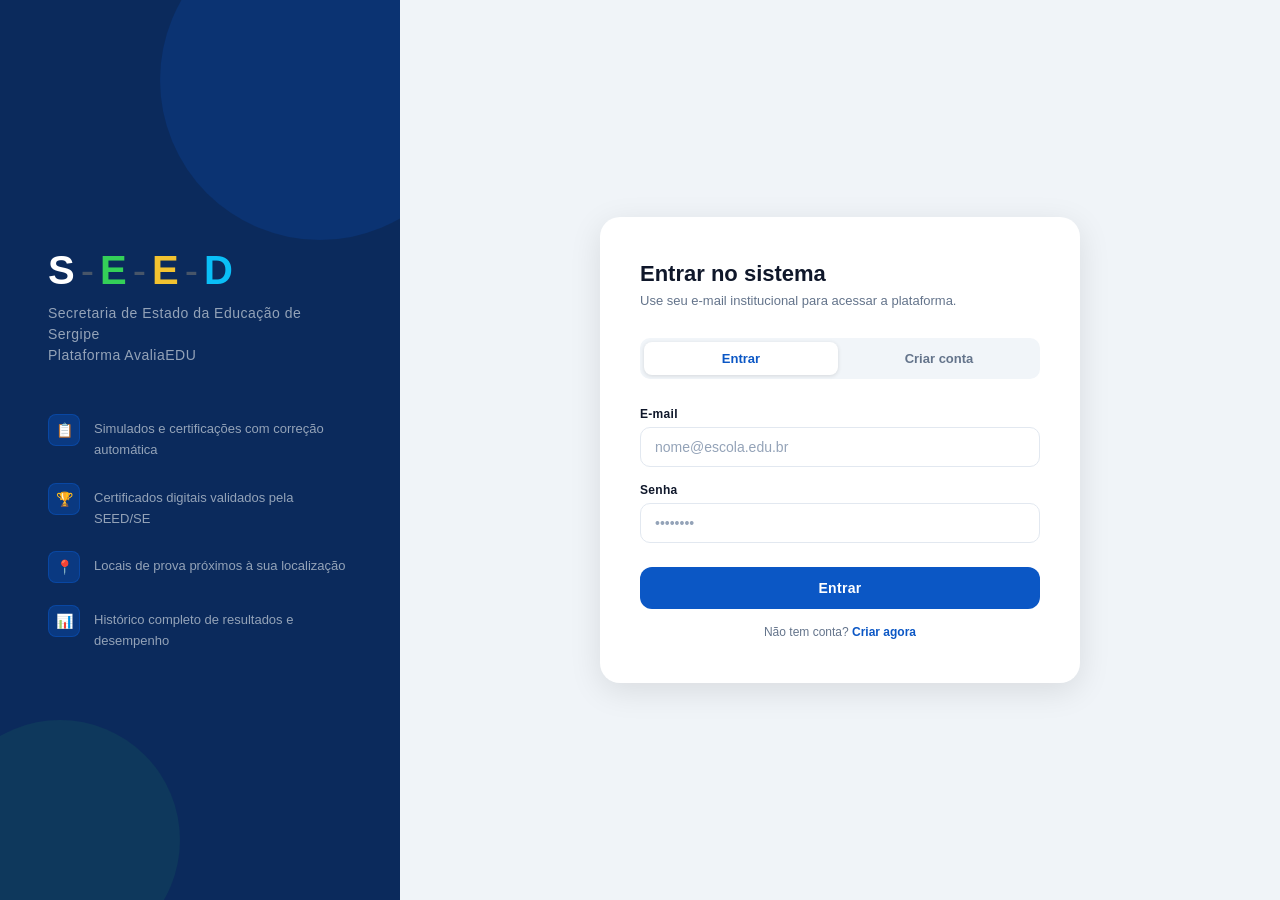
==== frontend/auth.html @ aa375d71 "Merge pull request #15 from Rafael-F-A/dev/rafael Atualizaçoes no Frontend" ====
<!DOCTYPE html>
<html lang="pt-br">
<head>
  <meta charset="UTF-8">
  <meta name="viewport" content="width=device-width, initial-scale=1.0">
  <title>Entrar — AvaliaEDU</title>
  <link rel="stylesheet" href="css/auth.css">
</head>
<body>

  <!-- ── Painel esquerdo: identidade visual SEED ── -->
  <div class="login-left">
    <div class="brand">
      <div class="brand-logo">
        <span class="brand-s">S</span><span class="brand-sep">-</span>
        <span class="brand-e1">E</span><span class="brand-sep">-</span>
        <span class="brand-e2">E</span><span class="brand-sep">-</span>
        <span class="brand-d">D</span>
      </div>
      <p class="brand-title">
        Secretaria de Estado da Educação de Sergipe<br>
        Plataforma AvaliaEDU
      </p>
    </div>

    <div class="feature-list">
      <div class="feature-item">
        <div class="feature-icon">📋</div>
        <p>Simulados e certificações com correção automática</p>
      </div>
      <div class="feature-item">
        <div class="feature-icon">🏆</div>
        <p>Certificados digitais validados pela SEED/SE</p>
      </div>
      <div class="feature-item">
        <div class="feature-icon">📍</div>
        <p>Locais de prova próximos à sua localização</p>
      </div>
      <div class="feature-item">
        <div class="feature-icon">📊</div>
        <p>Histórico completo de resultados e desempenho</p>
      </div>
    </div>
  </div>

  <!-- ── Painel direito: formulário ── -->
  <div class="login-right">
    <div class="login-card">
      <h1 class="card-title">Entrar no sistema</h1>
      <p class="card-subtitle">Use seu e-mail institucional para acessar a plataforma.</p>

      <!-- Alerta de erro / sucesso -->
      <div class="alert-box" id="alert-box"></div>

      <!-- Abas -->
      <div class="tabs">
        <button class="tab-btn active" onclick="trocarAba('entrar')">Entrar</button>
        <button class="tab-btn" onclick="trocarAba('criar')">Criar conta</button>
      </div>

      <!-- ── ABA: ENTRAR ── -->
      <div class="form-panel active" id="panel-entrar">
        <div class="form-group">
          <label class="form-label" for="login-email">E-mail</label>
          <input class="form-input" type="email" id="login-email"
            placeholder="nome@escola.edu.br" autocomplete="email">
        </div>

        <div class="form-group">
          <label class="form-label" for="login-senha">Senha</label>
          <input class="form-input" type="password" id="login-senha"
            placeholder="••••••••" autocomplete="current-password">
        </div>

        <button class="btn-submit" id="btn-entrar" onclick="fazerLogin()">
          Entrar
        </button>

        <p class="link-text">
          Não tem conta?
          <a href="#" onclick="trocarAba('criar'); return false;">Criar agora</a>
        </p>
      </div>

      <!-- ── ABA: CRIAR CONTA ── -->
      <div class="form-panel" id="panel-criar">
        <div class="form-group">
          <label class="form-label" for="reg-nome">Nome completo</label>
          <input class="form-input" type="text" id="reg-nome"
            placeholder="Seu nome completo" autocomplete="name">
        </div>

        <div class="form-group">
          <label class="form-label" for="reg-email">E-mail</label>
          <input class="form-input" type="email" id="reg-email"
            placeholder="nome@escola.edu.br" autocomplete="email">
        </div>

        <div class="form-row">
          <div class="form-group">
            <label class="form-label" for="reg-senha">Senha</label>
            <input class="form-input" type="password" id="reg-senha"
              placeholder="Mínimo 8 caracteres" autocomplete="new-password">
          </div>
          <div class="form-group">
            <label class="form-label" for="reg-confirmar-senha">Confirmar senha</label>
            <input class="form-input" type="password" id="reg-confirmar-senha"
              placeholder="Repita a senha" autocomplete="new-password">
          </div>
        </div>

        <div class="form-group">
          <label class="form-label" for="reg-perfil">Perfil</label>
          <select class="form-select" id="reg-perfil" onchange="toggleCamposAluno()">
            <option value="ALUNO">Aluno</option>
            <option value="ADMIN">Administrador</option>
          </select>
        </div>

        <!-- Campos exclusivos para ALUNO -->
        <div id="campos-aluno">
          <div class="form-row">
            <div class="form-group">
              <label class="form-label" for="reg-nivel">Nível de ensino</label>
              <select class="form-select" id="reg-nivel">
                <option value="FUNDAMENTAL_I">Fundamental I</option>
                <option value="FUNDAMENTAL_II">Fundamental II</option>
                <option value="MEDIO" selected>Médio</option>
                <option value="ENEM">ENEM</option>
                <option value="EJA">EJA</option>
              </select>
            </div>
            <div class="form-group">
              <label class="form-label" for="reg-serie">Série</label>
              <input class="form-input" type="text" id="reg-serie"
                placeholder="Ex: 9º Ano">
            </div>
          </div>
        </div>

        <!-- Campo exclusivo para ADMIN -->
        <div class="form-group campo-oculto" id="campo-admin-token">
          <label class="form-label" for="reg-admin-token">Chave de administrador</label>
          <input class="form-input" type="password" id="reg-admin-token"
            placeholder="Token secreto fornecido pela SEED">
          <p class="form-hint">Necessário para criar um perfil de administrador.</p>
        </div>

        <button class="btn-submit" id="btn-criar" onclick="criarConta()">
          Criar conta
        </button>

        <p class="link-text">
          Já tenho conta.
          <a href="#" onclick="trocarAba('entrar'); return false;">Entrar</a>
        </p>
      </div>

    </div>
  </div>

  <script src="js/auth.js"></script>
</body>
</html>
---- frontend/css/auth.css ----
/* ─── Reset & Base ─── */
*, *::before, *::after {
  box-sizing: border-box;
  margin: 0;
  padding: 0;
}

body {
  font-family: Arial, Helvetica, sans-serif;
  min-height: 100vh;
  display: flex;
  background: #f0f4f8;
}

/* ─── Layout de dois painéis ─── */
.login-left {
  width: 400px;
  flex-shrink: 0;
  background: #0b2a5c;
  color: #cbd5e1;
  display: flex;
  flex-direction: column;
  justify-content: center;
  padding: 60px 48px;
  position: relative;
  overflow: hidden;
}

.login-left::before {
  content: '';
  position: absolute;
  top: -80px;
  right: -80px;
  width: 320px;
  height: 320px;
  border-radius: 50%;
  background: rgba(11, 87, 197, 0.2);
  pointer-events: none;
}

.login-left::after {
  content: '';
  position: absolute;
  bottom: -60px;
  left: -60px;
  width: 240px;
  height: 240px;
  border-radius: 50%;
  background: rgba(52, 208, 88, 0.08);
  pointer-events: none;
}

.login-right {
  flex: 1;
  display: flex;
  align-items: center;
  justify-content: center;
  padding: 40px 24px;
}

/* ─── Marca ─── */
.brand {
  margin-bottom: 48px;
  position: relative;
  z-index: 1;
}

.brand-logo {
  display: flex;
  align-items: baseline;
  gap: 2px;
  margin-bottom: 10px;
}

.brand-s { color: #ffffff; font-size: 40px; font-weight: 900; }
.brand-e1 { color: #34d058; font-size: 40px; font-weight: 900; }
.brand-e2 { color: #f2c230; font-size: 40px; font-weight: 900; }
.brand-d  { color: #0abff7; font-size: 40px; font-weight: 900; }
.brand-sep { color: #475569; font-size: 40px; font-weight: 300; margin: 0 4px; }

.brand-title {
  font-size: 14px;
  color: #94a3b8;
  letter-spacing: 0.5px;
  line-height: 1.5;
}

/* ─── Lista de recursos ─── */
.feature-list {
  display: flex;
  flex-direction: column;
  gap: 22px;
  position: relative;
  z-index: 1;
}

.feature-item {
  display: flex;
  align-items: flex-start;
  gap: 14px;
}

.feature-icon {
  width: 32px;
  height: 32px;
  border-radius: 8px;
  background: rgba(11, 87, 197, 0.35);
  border: 1px solid rgba(11, 87, 197, 0.5);
  display: flex;
  align-items: center;
  justify-content: center;
  flex-shrink: 0;
  font-size: 14px;
}

.feature-item p {
  font-size: 13px;
  line-height: 1.6;
  color: #94a3b8;
  padding-top: 5px;
}

/* ─── Cartão de login ─── */
.login-card {
  background: #ffffff;
  border-radius: 20px;
  box-shadow: 0 8px 32px rgba(0, 0, 0, 0.10);
  width: 100%;
  max-width: 480px;
  padding: 44px 40px;
}

.card-title {
  font-size: 22px;
  font-weight: 700;
  color: #0f172a;
  margin-bottom: 4px;
}

.card-subtitle {
  font-size: 13px;
  color: #64748b;
  margin-bottom: 28px;
  line-height: 1.5;
}

/* ─── Abas (Entrar / Criar conta) ─── */
.tabs {
  display: flex;
  background: #f1f5f9;
  border-radius: 10px;
  padding: 4px;
  margin-bottom: 28px;
  gap: 4px;
}

.tab-btn {
  flex: 1;
  padding: 9px 16px;
  font-size: 13px;
  font-weight: 600;
  cursor: pointer;
  background: transparent;
  border: none;
  border-radius: 8px;
  color: #64748b;
  font-family: Arial, Helvetica, sans-serif;
  transition: background 0.2s, color 0.2s;
}

.tab-btn.active {
  background: #ffffff;
  color: #0b57c5;
  box-shadow: 0 1px 4px rgba(0, 0, 0, 0.12);
}

/* ─── Painel de formulário ─── */
.form-panel {
  display: none;
}

.form-panel.active {
  display: block;
}

/* ─── Campos ─── */
.form-group {
  margin-bottom: 16px;
}

.form-label {
  display: block;
  font-size: 12px;
  font-weight: 700;
  color: #0f172a;
  margin-bottom: 6px;
  letter-spacing: 0.3px;
}

.form-input,
.form-select {
  width: 100%;
  padding: 11px 14px;
  border: 1.5px solid #e2e8f0;
  border-radius: 10px;
  font-size: 14px;
  font-family: Arial, Helvetica, sans-serif;
  color: #0f172a;
  outline: none;
  background: #ffffff;
  transition: border-color 0.15s, box-shadow 0.15s;
  -webkit-appearance: none;
}

.form-input:focus,
.form-select:focus {
  border-color: #0b57c5;
  box-shadow: 0 0 0 3px rgba(11, 87, 197, 0.12);
}

.form-input::placeholder {
  color: #94a3b8;
}

.form-row {
  display: grid;
  grid-template-columns: 1fr 1fr;
  gap: 14px;
}

.form-hint {
  font-size: 11px;
  color: #94a3b8;
  margin-top: 4px;
  line-height: 1.4;
}

/* ─── Alerta geral ─── */
.alert-box {
  padding: 12px 16px;
  border-radius: 10px;
  font-size: 13px;
  margin-bottom: 18px;
  display: none;
  border-left: 4px solid;
  line-height: 1.4;
}

.alert-box.error {
  background: #fef2f2;
  color: #7f1d1d;
  border-color: #ef4444;
}

.alert-box.success {
  background: #f0fdf4;
  color: #14532d;
  border-color: #22c55e;
}

.alert-box.show {
  display: block;
}

/* ─── Botão principal ─── */
.btn-submit {
  width: 100%;
  padding: 13px;
  background: #0b57c5;
  color: #ffffff;
  border: none;
  border-radius: 12px;
  font-size: 14px;
  font-weight: 700;
  font-family: Arial, Helvetica, sans-serif;
  cursor: pointer;
  transition: background 0.18s, transform 0.1s;
  margin-top: 8px;
  letter-spacing: 0.3px;
}

.btn-submit:hover {
  background: #0942a0;
  transform: translateY(-1px);
}

.btn-submit:active {
  transform: translateY(0);
}

.btn-submit:disabled {
  opacity: 0.55;
  cursor: not-allowed;
  transform: none;
}

/* ─── Spinner no botão ─── */
.btn-spinner {
  display: inline-block;
  width: 14px;
  height: 14px;
  border: 2px solid rgba(255, 255, 255, 0.4);
  border-top-color: #fff;
  border-radius: 50%;
  animation: spin 0.7s linear infinite;
  margin-right: 8px;
  vertical-align: middle;
}

@keyframes spin {
  to { transform: rotate(360deg); }
}

/* ─── Link rodapé ─── */
.link-text {
  text-align: center;
  font-size: 12px;
  color: #64748b;
  margin-top: 16px;
}

.link-text a {
  color: #0b57c5;
  text-decoration: none;
  font-weight: 600;
}

.link-text a:hover {
  text-decoration: underline;
}

/* ─── Separador ─── */
.separator {
  border: none;
  border-top: 1px solid #e2e8f0;
  margin: 8px 0 18px;
}

/* ─── Campo admin oculto ─── */
.campo-oculto {
  display: none;
}

/* ─── Responsivo ─── */
@media (max-width: 720px) {
  .login-left {
    display: none;
  }

  .login-card {
    padding: 32px 24px;
  }

  .form-row {
    grid-template-columns: 1fr;
  }
}
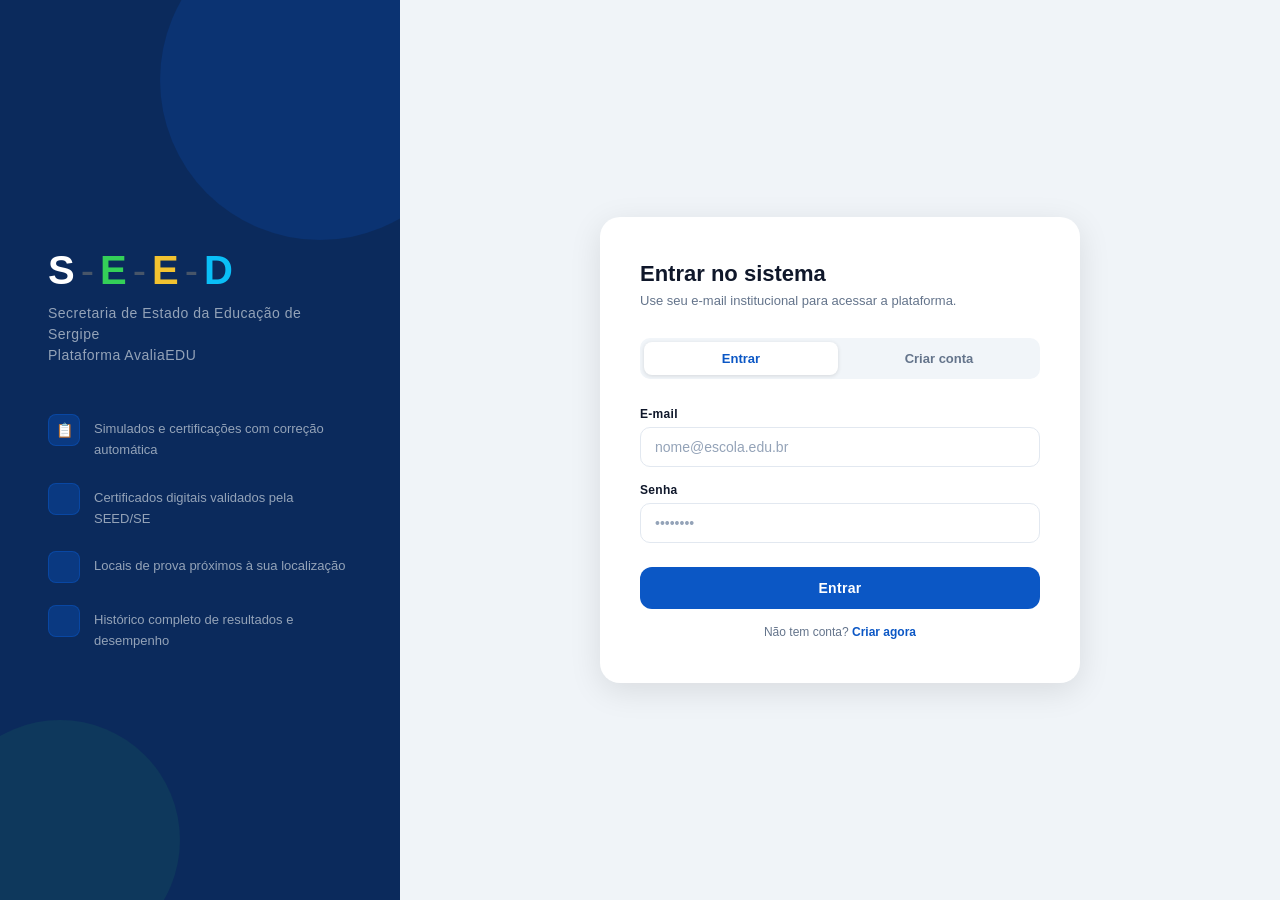
==== commit 0acaf776: "Integração frontend e backend do sistema de provas" ====
--- a/frontend/auth.html
+++ b/frontend/auth.html
@@ -29,15 +29,15 @@
         <p>Simulados e certificações com correção automática</p>
       </div>
       <div class="feature-item">
-        <div class="feature-icon">🏆</div>
+        <div class="feature-icon"></div>
         <p>Certificados digitais validados pela SEED/SE</p>
       </div>
       <div class="feature-item">
-        <div class="feature-icon">📍</div>
+        <div class="feature-icon"></div>
         <p>Locais de prova próximos à sua localização</p>
       </div>
       <div class="feature-item">
-        <div class="feature-icon">📊</div>
+        <div class="feature-icon"></div>
         <p>Histórico completo de resultados e desempenho</p>
       </div>
     </div>
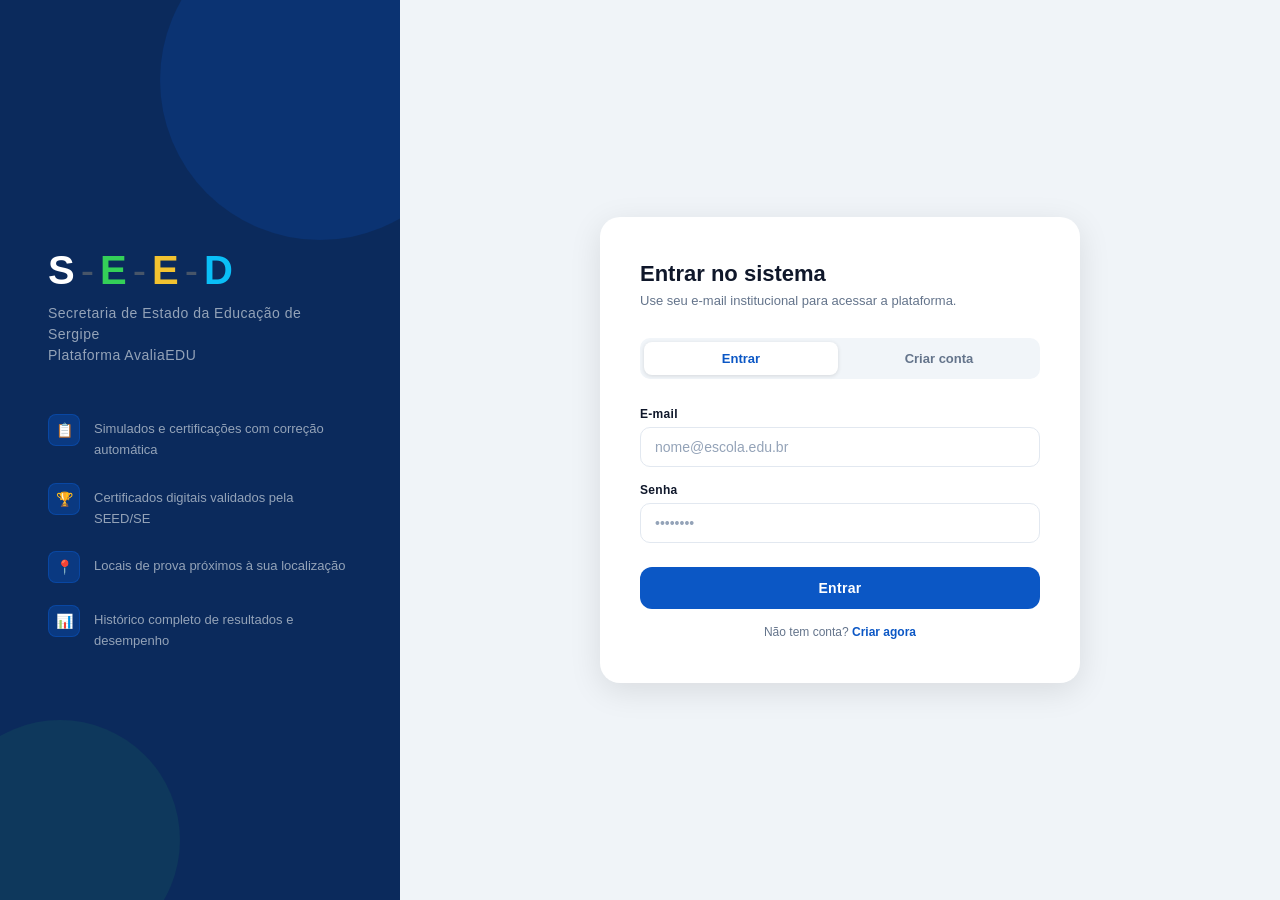
==== commit 9c01778e: "Merge branch 'main' into front/fabio" ====
--- a/frontend/auth.html
+++ b/frontend/auth.html
@@ -29,15 +29,15 @@
         <p>Simulados e certificações com correção automática</p>
       </div>
       <div class="feature-item">
-        <div class="feature-icon"></div>
+        <div class="feature-icon">🏆</div>
         <p>Certificados digitais validados pela SEED/SE</p>
       </div>
       <div class="feature-item">
-        <div class="feature-icon"></div>
+        <div class="feature-icon">📍</div>
         <p>Locais de prova próximos à sua localização</p>
       </div>
       <div class="feature-item">
-        <div class="feature-icon"></div>
+        <div class="feature-icon">📊</div>
         <p>Histórico completo de resultados e desempenho</p>
       </div>
     </div>
